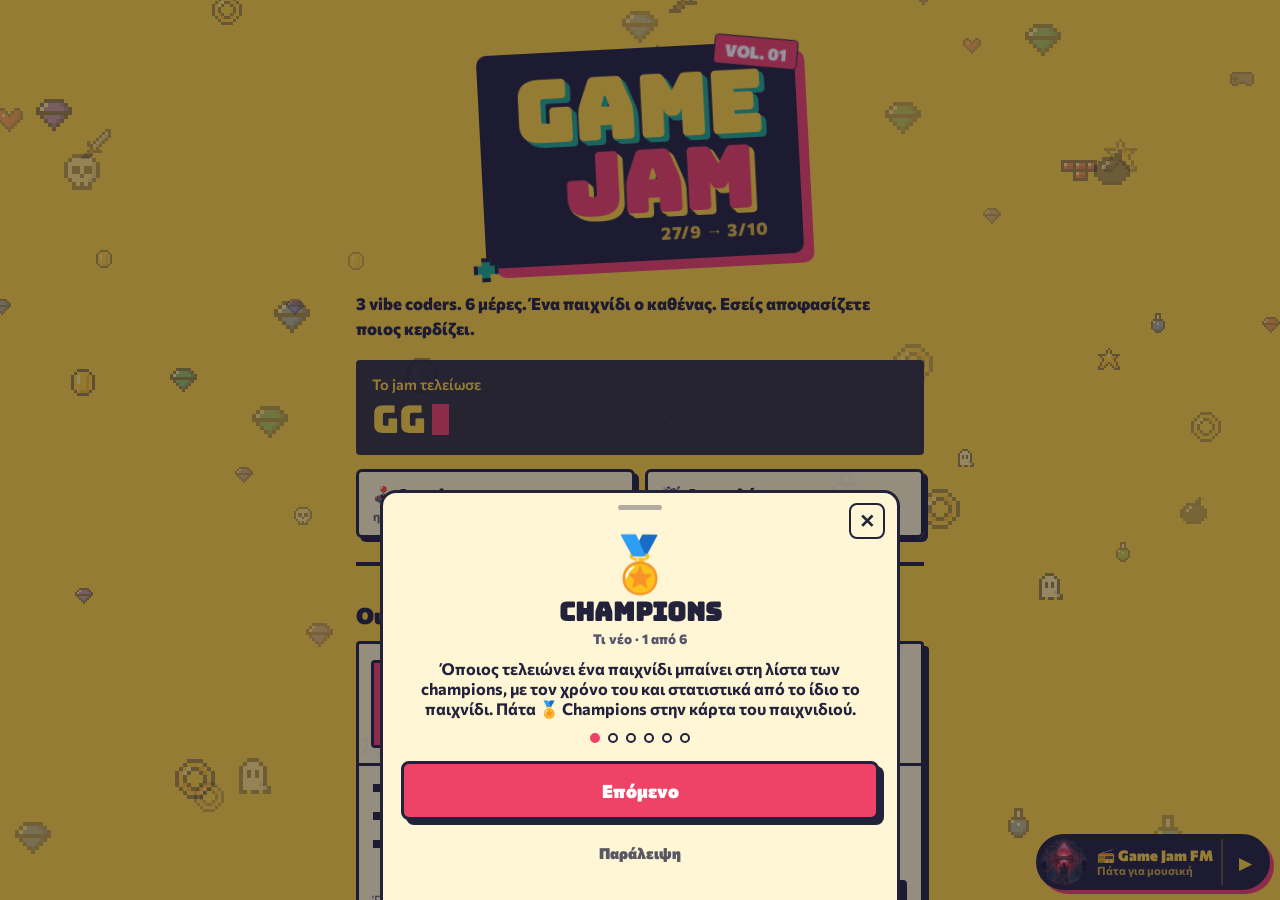
==== arcade/index.html @ 410e3699 "What's new: add Champions slide, bump tour to v17, build v22 Co-Authored-By: Claude Sonnet 5.5 <nore" ====
<!doctype html>
<html lang="el">
<head>
<meta charset="utf-8">
<script>if(window.top===window&&!/[?&]noshell/.test(location.search)){location.replace("/?p="+encodeURIComponent(location.pathname.replace(/^\/+/,""))+location.hash);}</script>
<meta name="viewport" content="width=device-width, initial-scale=1, viewport-fit=cover">
<title>Arcade · Game Jam</title>
<meta name="description" content="Η βιβλιοθήκη των παιχνιδιών του Κώστα, του Αμαρίλντο και του Φάνη.">
<meta name="theme-color" content="#FFD23F">
<link rel="icon" href="data:image/svg+xml,<svg xmlns=%22http://www.w3.org/2000/svg%22 viewBox=%220 0 100 100%22><text y=%22.9em%22 font-size=%2290%22>🕹️</text></svg>">
<link rel="preconnect" href="https://fonts.googleapis.com">
<link rel="preconnect" href="https://fonts.gstatic.com" crossorigin>
<link href="https://fonts.googleapis.com/css2?family=Bungee&family=Commissioner:wght@400;600;800;900&display=swap" rel="stylesheet">
<link rel="stylesheet" href="../arcade.css?v22">
<link rel="stylesheet" href="../gj.css?v22">
</head>
<body data-root="../" data-page="arcade">
<main>
  <a class="back" href="../home.html">← Game Jam</a>
  <header><h1 class="atitle"><span>ARCADE</span></h1><p class="asub">Η βιβλιοθήκη των παιχνιδιών μας. Όλα όσα έχουμε φτιάξει, και ό,τι έρχεται.</p></header>
  <div id="app"></div>
  <footer>Game Jam Vol. 01 · <a href="../home.html">Πίσω στο site</a></footer>
</main>
<script src="../gj.js?v22"></script>
<script src="../arcade.js?v22"></script>
</body>
</html>
---- arcade.css ----
/* Arcade + developer profile pages */
:root{
  --bg:#FFD23F; --ink:#22223B; --paper:#FFF6D6; --red:#EE4266; --teal:#1FA88A; --indigo:#3D3A8C; --muted:#5a5670;
  --display:"Bungee","Arial Black",Impact,sans-serif;
  --body:"Commissioner","Segoe UI",Roboto,Helvetica,Arial,sans-serif;
  box-sizing:border-box; padding-top:env(safe-area-inset-top,0px); padding-bottom:env(safe-area-inset-bottom,0px);
}
@media (prefers-color-scheme:dark){ :root{ --bg:#1C1B33; --ink:#FFE9A3; --paper:#2A2848; --red:#FF6B88; --teal:#4FD6B4; --indigo:#8F8BFF; --muted:#b9b3d6; } }
*,*::before,*::after{box-sizing:inherit}
html{-webkit-text-size-adjust:100%}
body{margin:0;background:var(--bg);color:var(--ink);font-family:var(--body);font-size:16px;line-height:1.45;min-height:100vh}
body::before{content:"";position:fixed;inset:0;z-index:0;pointer-events:none;background:
  radial-gradient(circle at 15% 10%,color-mix(in srgb,var(--red) 12%,transparent) 0 120px,transparent 121px),
  radial-gradient(circle at 90% 60%,color-mix(in srgb,var(--teal) 14%,transparent) 0 150px,transparent 151px)}
main{position:relative;z-index:1;max-width:640px;margin:0 auto;padding:20px 16px 56px}
a{color:inherit} :focus-visible{outline:3px solid var(--red);outline-offset:3px}
p,li{text-wrap:pretty} h1,h2,h3{text-wrap:balance}
.back{display:inline-block;font-weight:900;text-decoration:none;margin-bottom:14px;padding:6px 0}
.back:hover{text-decoration:underline}
.atitle{font-family:var(--display);font-size:clamp(2.8rem,15vw,4.8rem);line-height:.9;margin:6px 0 0;color:var(--ink)}
.atitle span{display:inline-block;transform:rotate(-2deg);background:var(--ink);color:var(--bg);padding:.12em .28em .06em;border-radius:.1em;box-shadow:.08em .08em 0 var(--red)}
.asub{font-weight:800;margin:16px 0 0;font-size:1.05rem}
h2{font-weight:900;font-size:1.4rem;margin:34px 0 12px;line-height:1.2}
.glass{background:color-mix(in srgb,var(--paper) 90%,transparent);border:3px solid var(--ink);border-radius:6px;box-shadow:5px 5px 0 var(--ink)}

/* filters */
.chips{display:flex;gap:8px;flex-wrap:wrap;margin:18px 0 4px}
.chip{display:inline-flex;align-items:center;gap:8px;font:inherit;font-weight:900;font-size:.92rem;padding:6px 12px 6px 6px;border:3px solid var(--ink);border-radius:999px;background:color-mix(in srgb,var(--paper) 90%,transparent);color:var(--ink);cursor:pointer;box-shadow:3px 3px 0 var(--ink)}
.chip.all{padding-left:12px}
.chip img{width:26px;height:26px;border-radius:50%;object-fit:cover;background:#000;border:2px solid var(--ink)}
.chip[aria-pressed="true"]{background:var(--red);color:#fff}
.chip:active{transform:translate(2px,2px);box-shadow:1px 1px 0 var(--ink)}

/* game cards */
.grid{display:grid;gap:18px;margin-top:16px}
.gc{overflow:hidden}
.gc .th{aspect-ratio:16/9;background:linear-gradient(135deg,var(--indigo),var(--ink));display:grid;place-items:center;border-bottom:3px solid var(--ink);color:var(--bg);font-family:var(--display);font-size:2.2rem}
.gc .th img{width:100%;height:100%;object-fit:cover;display:block}
.gc .bd{padding:12px 14px 14px}
.gc h3{margin:0;font-family:var(--display);font-size:clamp(1.15rem,5.6vw,1.5rem);line-height:1.05;overflow-wrap:anywhere}
.by{margin:4px 0 0;font-weight:800;font-size:.9rem;color:var(--muted)} .by a{color:var(--ink)}
.tg{margin:8px 0 0;font-weight:600} .ds{margin:6px 0 0;font-size:.95rem}
.badges{display:flex;gap:6px;flex-wrap:wrap;margin-top:10px}
.bdg{font-weight:900;font-size:.72rem;padding:3px 9px;border:2px solid var(--ink);border-radius:999px;background:var(--paper);letter-spacing:.02em}
.bdg.live{background:var(--teal);color:#fff} .bdg.demo{background:var(--indigo);color:#fff} .bdg.wip{background:var(--bg)} .bdg.soon{background:var(--paper);border-style:dashed} .bdg.archived{opacity:.7}
.acts{display:flex;gap:8px;flex-wrap:wrap;margin-top:12px}
.btn{display:inline-block;font:inherit;font-weight:900;font-size:.98rem;text-decoration:none;text-align:center;padding:10px 16px;border:3px solid var(--ink);border-radius:6px;background:var(--ink);color:var(--bg);box-shadow:3px 3px 0 var(--red);cursor:pointer}
.btn.alt{background:var(--paper);color:var(--ink);box-shadow:3px 3px 0 var(--ink)} .btn.red{background:var(--red);color:#fff;box-shadow:3px 3px 0 var(--ink)}
.btn:active{transform:translate(2px,2px);box-shadow:1px 1px 0 var(--ink)}
.gc.soon{border-style:dashed;box-shadow:none;background:transparent} .gc.soon .bd{text-align:center;padding:22px 14px;font-weight:800}

/* devs */
.devs{display:grid;grid-template-columns:repeat(auto-fit,minmax(130px,1fr));gap:12px}
.dv{display:flex;flex-direction:column;align-items:center;text-align:center;gap:6px;padding:12px 8px;text-decoration:none;font-weight:900}
.dv img,.pf .av{width:84px;height:84px;border:3px solid var(--ink);border-radius:8px;object-fit:cover;background:#000}
img.px{image-rendering:pixelated}
.dv small{font-weight:700;opacity:.7;font-size:.78rem}
.pf{padding:16px;display:grid;gap:14px}
.pf .top{display:flex;gap:14px;align-items:center}
.pf .av{width:112px;height:112px;flex:none;box-shadow:4px 4px 0 var(--ink)}
.pf h1{margin:0;font-family:var(--display);font-size:clamp(1.6rem,8vw,2.4rem);line-height:1}
.pf .tl{margin:6px 0 0;font-weight:800;color:var(--muted)}
.pf .fav{display:inline-block;margin-top:8px;font-weight:900;font-size:.85rem;padding:4px 10px;border-radius:999px;background:var(--red);color:#fff}
.pf .bio{margin:0;white-space:pre-wrap;overflow-wrap:anywhere}
.traits{list-style:none;margin:0;padding:0}
.traits li{position:relative;padding-left:18px;margin-bottom:6px}
.traits li::before{content:"";position:absolute;left:0;top:.5em;width:8px;height:8px;background:var(--ink)}
.links{display:flex;gap:8px;flex-wrap:wrap}
.edit-hint{font-weight:800;font-size:.85rem;color:var(--muted);margin:6px 0 0}
.empty{font-weight:700;color:var(--muted)}
footer{margin-top:40px;font-size:.88rem;color:var(--muted)}

/* editor (inside the shared bottom sheet) */
.gj-sheet .ed{display:grid;gap:4px;margin-top:6px}
.gj-sheet .ed .gj-lbl{margin:10px 0 4px}
.gj-sheet textarea.gj-in{min-height:84px;resize:vertical;font-weight:600}
.gj-sheet select.gj-in{appearance:auto}
.gj-sheet .row2{display:grid;grid-template-columns:1fr 2fr;gap:8px}
.gj-sheet .pv{display:block;margin-top:8px;max-width:100%;max-height:120px;border:3px solid #22223B;border-radius:8px;object-fit:cover}
.gj-sheet .dng{background:transparent;color:#B22A4A;box-shadow:none;border-color:#B22A4A;margin-top:10px}
@media (prefers-color-scheme:dark){ .gj-sheet .pv{border-color:#FFE9A3} .gj-sheet .dng{color:#FF6B88;border-color:#FF6B88} }

/* results */
.big{padding:22px 16px;text-align:center}
.clk-l{margin:0;font-weight:800}.clk{font-family:var(--display);font-size:clamp(2rem,10vw,3rem);margin-top:6px;font-variant-numeric:tabular-nums}
.pv-banner{padding:12px 14px;margin-top:16px;background:color-mix(in srgb,var(--teal) 25%,var(--paper));font-weight:700}
.note2{font-weight:700;font-size:.88rem;color:var(--muted);margin:10px 0 0}
.champ{margin-top:18px;padding:18px 16px 20px;text-align:center;position:relative;overflow:hidden}
.crown{font-size:2.6rem;line-height:1;animation:bob 2.2s ease-in-out infinite}
@keyframes bob{50%{transform:translateY(-6px) rotate(-4deg)}}
.cthumb{display:block;width:100%;max-width:340px;aspect-ratio:16/9;object-fit:cover;margin:12px auto 0;border:3px solid var(--ink);border-radius:8px;box-shadow:4px 4px 0 var(--ink);background:#000}
.clabel{margin:14px 0 0;font-weight:900;font-size:.8rem;letter-spacing:.12em;color:var(--red)}
.cname{margin:4px 0 0;font-family:var(--display);font-size:clamp(1.6rem,8vw,2.4rem);line-height:1;overflow-wrap:anywhere}
.cby{margin:6px 0 0;font-weight:800;color:var(--muted)}
.cavg{font-family:var(--display);font-size:clamp(2.6rem,14vw,4rem);margin-top:8px;color:var(--ink)}
.cmeta{margin:0;font-weight:700;font-size:.9rem}
.rank{display:grid;gap:12px}
.rk{display:grid;grid-template-columns:auto 72px 1fr auto;gap:10px;align-items:center;padding:10px}
.rk .mdl{font-size:1.7rem;line-height:1;min-width:34px;text-align:center}
.rth{width:72px;height:72px;border:3px solid var(--ink);border-radius:8px;object-fit:cover;background:#000}
.rk h3{margin:0;font-family:var(--display);font-size:1.05rem;line-height:1.05;overflow-wrap:anywhere}
.rk .by{font-size:.78rem;margin-top:2px}
.rav{font-family:var(--display);font-size:1.4rem}
.bars{display:flex;align-items:flex-end;gap:3px;height:34px;margin-top:6px}
.bar{flex:1;display:flex;flex-direction:column;align-items:center;justify-content:flex-end;height:100%}
.bar i{display:block;width:100%;min-height:2px;background:var(--red);border-radius:2px 2px 0 0}
.bar span{font-size:.55rem;font-weight:800;opacity:.7;line-height:1.1}
.awards2{display:grid;gap:12px;grid-template-columns:repeat(auto-fit,minmax(200px,1fr))}
.aw{padding:14px}.aw b{font-size:1.05rem}
.awn{font-family:var(--display);font-size:1.3rem;line-height:1.1;margin-top:8px;overflow-wrap:anywhere}
@media (max-width:420px){.rk{grid-template-columns:auto 56px 1fr auto}.rth{width:56px;height:56px}}
---- gj.css ----
/* Game Jam shared UI: vote sheet, install, play shell */
.gj-backdrop{position:fixed;inset:0;z-index:50;background:rgba(20,18,40,.45);opacity:0;transition:opacity .2s;pointer-events:none}
.gj-backdrop.on{opacity:1;pointer-events:auto}
.gj-sheet{position:fixed;left:50%;bottom:0;z-index:51;width:min(520px,100%);transform:translate(-50%,105%);transition:transform .28s cubic-bezier(.2,1.1,.4,1);
  background:#FFF6D6;color:#22223B;
  border:3px solid #22223B;border-bottom:0;border-radius:16px 16px 0 0;padding:18px 18px calc(18px + env(safe-area-inset-bottom,0px));
  font-family:"Commissioner","Segoe UI",Roboto,Helvetica,Arial,sans-serif;max-height:92vh;overflow:auto}
.gj-sheet.on{transform:translate(-50%,0)}
.gj-grab{width:44px;height:5px;border-radius:9px;background:#22223B;opacity:.35;margin:-6px auto 12px}
.gj-x{position:absolute;right:12px;top:10px;width:36px;height:36px;border:2px solid #22223B;border-radius:8px;background:transparent;color:#22223B;font-size:1.2rem;font-weight:900;cursor:pointer}
.gj-h{font-family:"Bungee","Arial Black",Impact,sans-serif;font-size:clamp(1.3rem,6.4vw,1.9rem);line-height:1.05;margin:0;overflow-wrap:anywhere}
.gj-h small{display:block;font-family:"Commissioner",sans-serif;font-weight:800;font-size:.85rem;color:#5a5670;margin-top:6px;letter-spacing:0}
.gj-lbl{display:block;font-weight:900;font-size:.95rem;margin:16px 0 8px}
.gj-in{width:100%;font:inherit;font-size:1.05rem;font-weight:700;padding:12px 14px;border:3px solid #22223B;border-radius:8px;background:#fff;color:#22223B}
.gj-scores{display:grid;grid-template-columns:repeat(5,1fr);gap:8px}
.gj-chip{font:inherit;font-family:"Bungee","Arial Black",sans-serif;font-size:1.25rem;padding:12px 0;border:3px solid #22223B;border-radius:8px;background:#fff;color:#22223B;cursor:pointer;box-shadow:3px 3px 0 #22223B;transition:transform .06s}
.gj-chip:active{transform:translate(2px,2px);box-shadow:1px 1px 0 #22223B}
.gj-chip[aria-pressed="true"]{background:#EE4266;color:#fff}
.gj-chips3{display:grid;grid-template-columns:repeat(3,1fr);gap:8px}
.gj-chips3 .gj-chip{font-family:"Commissioner","Segoe UI",sans-serif;font-weight:900;font-size:.88rem;line-height:1.1;padding:12px 4px;overflow-wrap:anywhere}
.gj-hint{font-size:.85rem;color:#5a5670;margin:8px 0 0;font-weight:600}
.gj-go{display:block;width:100%;margin-top:18px;font:inherit;font-weight:900;font-size:1.15rem;padding:15px;border:3px solid #22223B;border-radius:8px;background:#EE4266;color:#fff;box-shadow:5px 5px 0 #22223B;cursor:pointer}
.gj-go:disabled{background:#e9e1c2;color:#8a849e;box-shadow:none;cursor:default}
.gj-msg{margin:12px 0 0;font-weight:800;text-align:center}
.gj-msg.ok{color:#127A63}.gj-msg.err{color:#B22A4A}
.gj-done{text-align:center;padding:10px 0 4px}
.gj-done .big{font-family:"Bungee",sans-serif;font-size:3.2rem;line-height:1;color:#EE4266}
@media (prefers-color-scheme:dark){
  .gj-sheet{background:#2A2848;color:#FFE9A3;border-color:#FFE9A3}
  .gj-grab{background:#FFE9A3}.gj-x{border-color:#FFE9A3;color:#FFE9A3}
  .gj-h small,.gj-hint{color:#b9b3d6}
  .gj-in,.gj-chip{background:#1C1B33;color:#FFE9A3;border-color:#FFE9A3;box-shadow:3px 3px 0 #FFE9A3}
  .gj-chip[aria-pressed="true"]{background:#FF6B88;color:#1C1B33}
  .gj-go{border-color:#FFE9A3;box-shadow:5px 5px 0 #FFE9A3}
  .gj-go:disabled{background:#3a3760;color:#8f89b3}
  .gj-msg.ok{color:#4FD6B4}.gj-msg.err{color:#FF6B88}
}

.gj-test{position:fixed;z-index:60;left:calc(10px + env(safe-area-inset-left,0px));bottom:calc(10px + env(safe-area-inset-bottom,0px));font:900 .8rem "Commissioner",system-ui,sans-serif;background:#1FA88A;color:#fff;border:3px solid #22223B;border-radius:999px;padding:8px 12px;box-shadow:3px 3px 0 #22223B;cursor:pointer;opacity:.92}

/* comments */
.gj-clist{max-height:34vh;overflow:auto;margin:14px 0 4px;padding:2px;display:grid;gap:8px;align-content:start;overscroll-behavior:contain}
.gj-c{border:2px solid #22223B;border-radius:8px;background:#fff;padding:8px 10px}
.gj-c.me{background:#FFE9EE}
.gj-ch{display:flex;justify-content:space-between;gap:10px;font-size:.82rem;margin-bottom:2px}
.gj-ch b{font-weight:900} .gj-ch span{color:#5a5670;font-weight:700;white-space:nowrap}
.gj-cb{font-weight:600;font-size:.98rem;white-space:pre-wrap;overflow-wrap:anywhere}
.gj-ta{resize:none;margin-top:8px;min-height:64px}
.gj-link{background:none;border:0;padding:0;font:inherit;font-weight:900;color:#EE4266;text-decoration:underline;cursor:pointer}
@media (prefers-color-scheme:dark){
  .gj-c{background:#1C1B33;border-color:#FFE9A3} .gj-c.me{background:#3a2740}
  .gj-ch span{color:#b9b3d6} .gj-link{color:#FF6B88}
}

.gj-vid{margin:14px 0 4px;border:3px solid #22223B;border-radius:10px;overflow:hidden;background:#000;aspect-ratio:16/9}
.gj-vid video,.gj-vid iframe{width:100%;height:100%;border:0;display:block;background:#000}
@media (prefers-color-scheme:dark){.gj-vid{border-color:#FFE9A3}}

.gj-ul{list-style:none;margin:6px 0 0;padding:0;display:grid;gap:6px}
.gj-ul li{border:2px solid #22223B;border-radius:8px;background:#fff;padding:7px 10px;font-weight:700}
@media (prefers-color-scheme:dark){.gj-ul li{background:#1C1B33;border-color:#FFE9A3}}

/* champions */
.ch-list{display:grid;gap:8px;margin:14px 0 4px;max-height:48vh;overflow:auto;overscroll-behavior:contain}
.ch-modes{display:flex;gap:6px;flex-wrap:wrap;margin-bottom:2px}
.ch-modes .gj-chip{font-size:.8rem;padding:6px 10px;box-shadow:2px 2px 0 #22223B}
.ch-row{display:grid;grid-template-columns:34px 1fr auto;gap:10px;align-items:center;border:2px solid #22223B;border-radius:10px;background:#fff;padding:8px 10px}
.ch-row.first{background:#FFF3C4;border-color:#EE4266}
.ch-pos{font-size:1.35rem;text-align:center;font-weight:900}
.ch-mid b{display:block;overflow-wrap:anywhere}
.ch-chips{display:flex;gap:5px;flex-wrap:wrap;margin-top:3px}
.ch-chip{font-weight:800;font-size:.72rem;padding:2px 7px;border:2px solid #22223B;border-radius:999px;background:#FFF6D6;color:#22223B}
.ch-chip.mode{background:#22223B;color:#FFD23F}
.ch-time{font-family:"Bungee","Arial Black",sans-serif;font-size:.95rem;white-space:nowrap}
@media (prefers-color-scheme:dark){.ch-row{background:#1C1B33;border-color:#FFE9A3}.ch-row.first{background:#3a2740;border-color:#FF6B88}.ch-chip{border-color:#FFE9A3;background:#2A2848;color:#FFE9A3}.ch-chip.mode{background:#FFE9A3;color:#1C1B33}}
.clr-ask{display:grid;gap:8px}
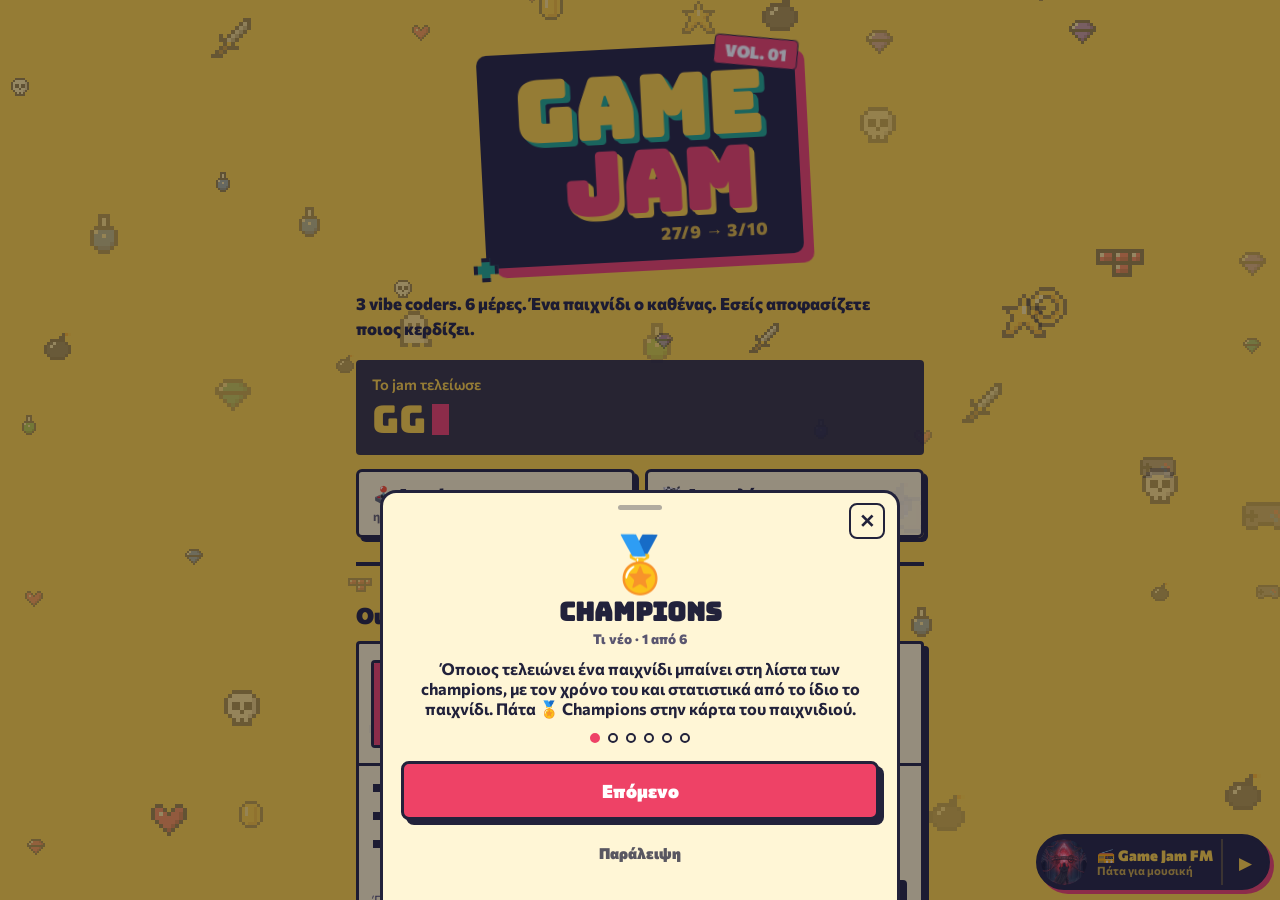
==== commit 8ae42b52: "Unremembered: update to jam build 20261004-0817 Co-Authored-By: Claude Sonnet 5.5 <noreply@anthropic" ====
--- a/arcade/index.html
+++ b/arcade/index.html
@@ -11,8 +11,8 @@
 <link rel="preconnect" href="https://fonts.googleapis.com">
 <link rel="preconnect" href="https://fonts.gstatic.com" crossorigin>
 <link href="https://fonts.googleapis.com/css2?family=Bungee&family=Commissioner:wght@400;600;800;900&display=swap" rel="stylesheet">
-<link rel="stylesheet" href="../arcade.css?v22">
-<link rel="stylesheet" href="../gj.css?v22">
+<link rel="stylesheet" href="../arcade.css?v23">
+<link rel="stylesheet" href="../gj.css?v23">
 </head>
 <body data-root="../" data-page="arcade">
 <main>
@@ -21,7 +21,7 @@
   <div id="app"></div>
   <footer>Game Jam Vol. 01 · <a href="../home.html">Πίσω στο site</a></footer>
 </main>
-<script src="../gj.js?v22"></script>
-<script src="../arcade.js?v22"></script>
+<script src="../gj.js?v23"></script>
+<script src="../arcade.js?v23"></script>
 </body>
 </html>
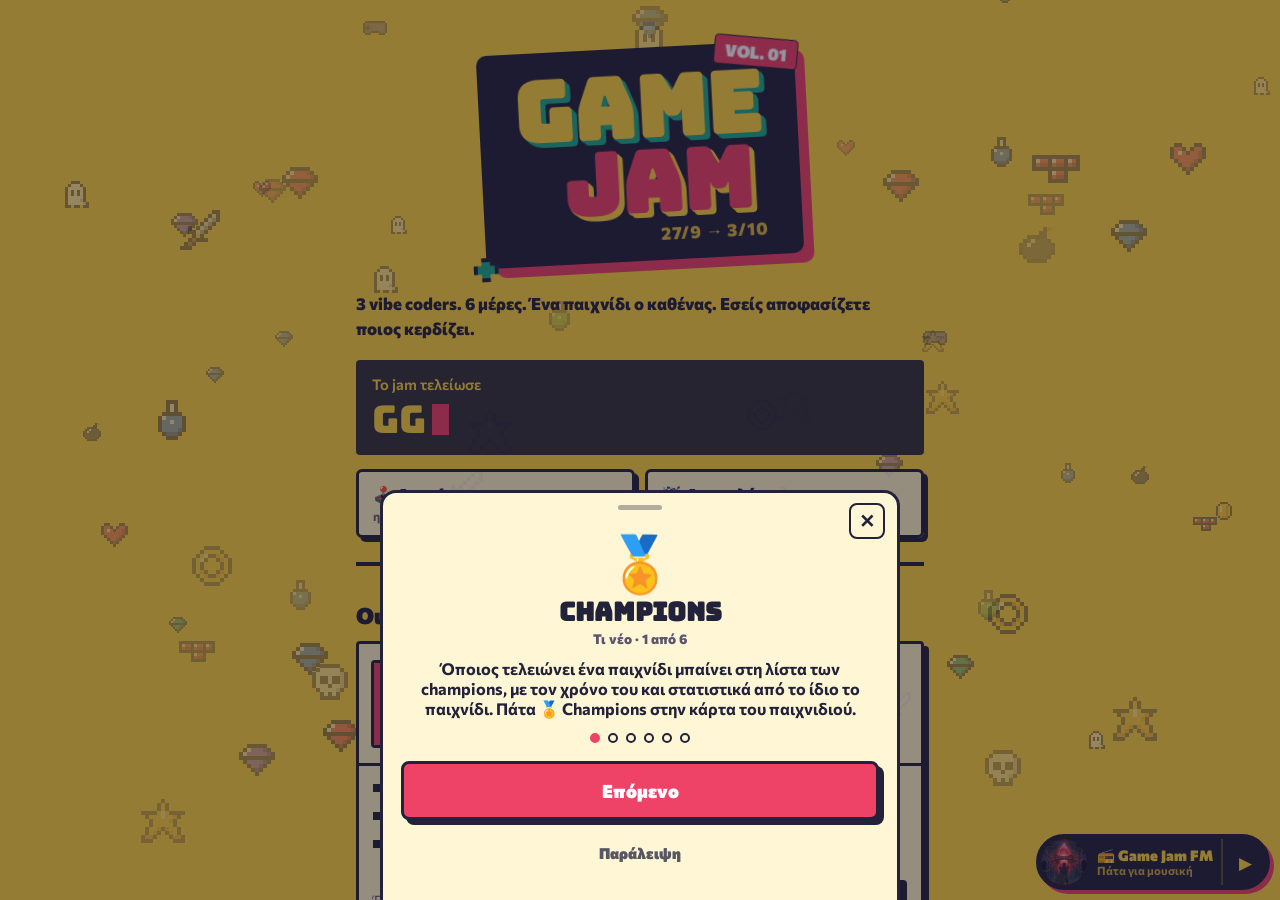
==== commit 3a7b5f33: "Unremembered: update to jam build 20261004-0847, build v24 Co-Authored-By: Claude Sonnet 5.5 <norepl" ====
--- a/arcade/index.html
+++ b/arcade/index.html
@@ -11,8 +11,8 @@
 <link rel="preconnect" href="https://fonts.googleapis.com">
 <link rel="preconnect" href="https://fonts.gstatic.com" crossorigin>
 <link href="https://fonts.googleapis.com/css2?family=Bungee&family=Commissioner:wght@400;600;800;900&display=swap" rel="stylesheet">
-<link rel="stylesheet" href="../arcade.css?v23">
-<link rel="stylesheet" href="../gj.css?v23">
+<link rel="stylesheet" href="../arcade.css?v24">
+<link rel="stylesheet" href="../gj.css?v24">
 </head>
 <body data-root="../" data-page="arcade">
 <main>
@@ -21,7 +21,7 @@
   <div id="app"></div>
   <footer>Game Jam Vol. 01 · <a href="../home.html">Πίσω στο site</a></footer>
 </main>
-<script src="../gj.js?v23"></script>
-<script src="../arcade.js?v23"></script>
+<script src="../gj.js?v24"></script>
+<script src="../arcade.js?v24"></script>
 </body>
 </html>
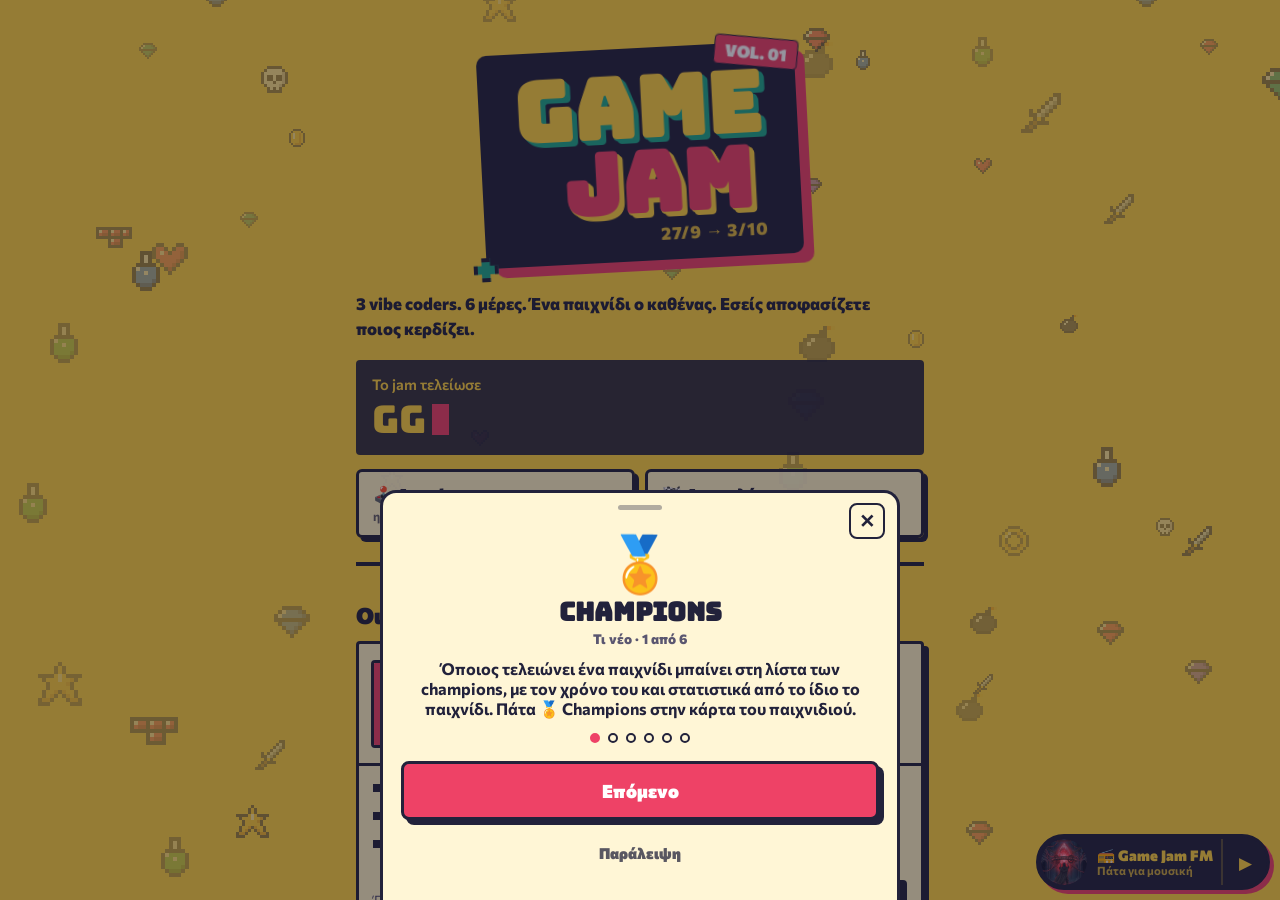
==== commit 2c78541f: "Results: Biggest fan + special awards (divisive, most played, most talked about, sound, hardest, spe" ====
--- a/arcade/index.html
+++ b/arcade/index.html
@@ -11,8 +11,8 @@
 <link rel="preconnect" href="https://fonts.googleapis.com">
 <link rel="preconnect" href="https://fonts.gstatic.com" crossorigin>
 <link href="https://fonts.googleapis.com/css2?family=Bungee&family=Commissioner:wght@400;600;800;900&display=swap" rel="stylesheet">
-<link rel="stylesheet" href="../arcade.css?v24">
-<link rel="stylesheet" href="../gj.css?v24">
+<link rel="stylesheet" href="../arcade.css?v25">
+<link rel="stylesheet" href="../gj.css?v25">
 </head>
 <body data-root="../" data-page="arcade">
 <main>
@@ -21,7 +21,7 @@
   <div id="app"></div>
   <footer>Game Jam Vol. 01 · <a href="../home.html">Πίσω στο site</a></footer>
 </main>
-<script src="../gj.js?v24"></script>
-<script src="../arcade.js?v24"></script>
+<script src="../gj.js?v25"></script>
+<script src="../arcade.js?v25"></script>
 </body>
 </html>
--- a/arcade.css
+++ b/arcade.css
@@ -105,7 +105,7 @@
 .bar{flex:1;display:flex;flex-direction:column;align-items:center;justify-content:flex-end;height:100%}
 .bar i{display:block;width:100%;min-height:2px;background:var(--red);border-radius:2px 2px 0 0}
 .bar span{font-size:.55rem;font-weight:800;opacity:.7;line-height:1.1}
-.awards2{display:grid;gap:12px;grid-template-columns:repeat(auto-fit,minmax(200px,1fr))}
-.aw{padding:14px}.aw b{font-size:1.05rem}
-.awn{font-family:var(--display);font-size:1.3rem;line-height:1.1;margin-top:8px;overflow-wrap:anywhere}
+.awards2{display:grid;gap:12px;grid-template-columns:repeat(auto-fit,minmax(160px,1fr))}
+.aw{padding:14px;min-width:0}.aw b{font-size:1.05rem}.aw .by{font-size:.82rem}.aw.wide{grid-column:1/-1;text-align:center;background:color-mix(in srgb,var(--red) 18%,var(--paper))}
+.awn{font-family:var(--display);font-size:clamp(1.05rem,4.6vw,1.3rem);line-height:1.1;margin-top:8px;overflow-wrap:anywhere}
 @media (max-width:420px){.rk{grid-template-columns:auto 56px 1fr auto}.rth{width:56px;height:56px}}
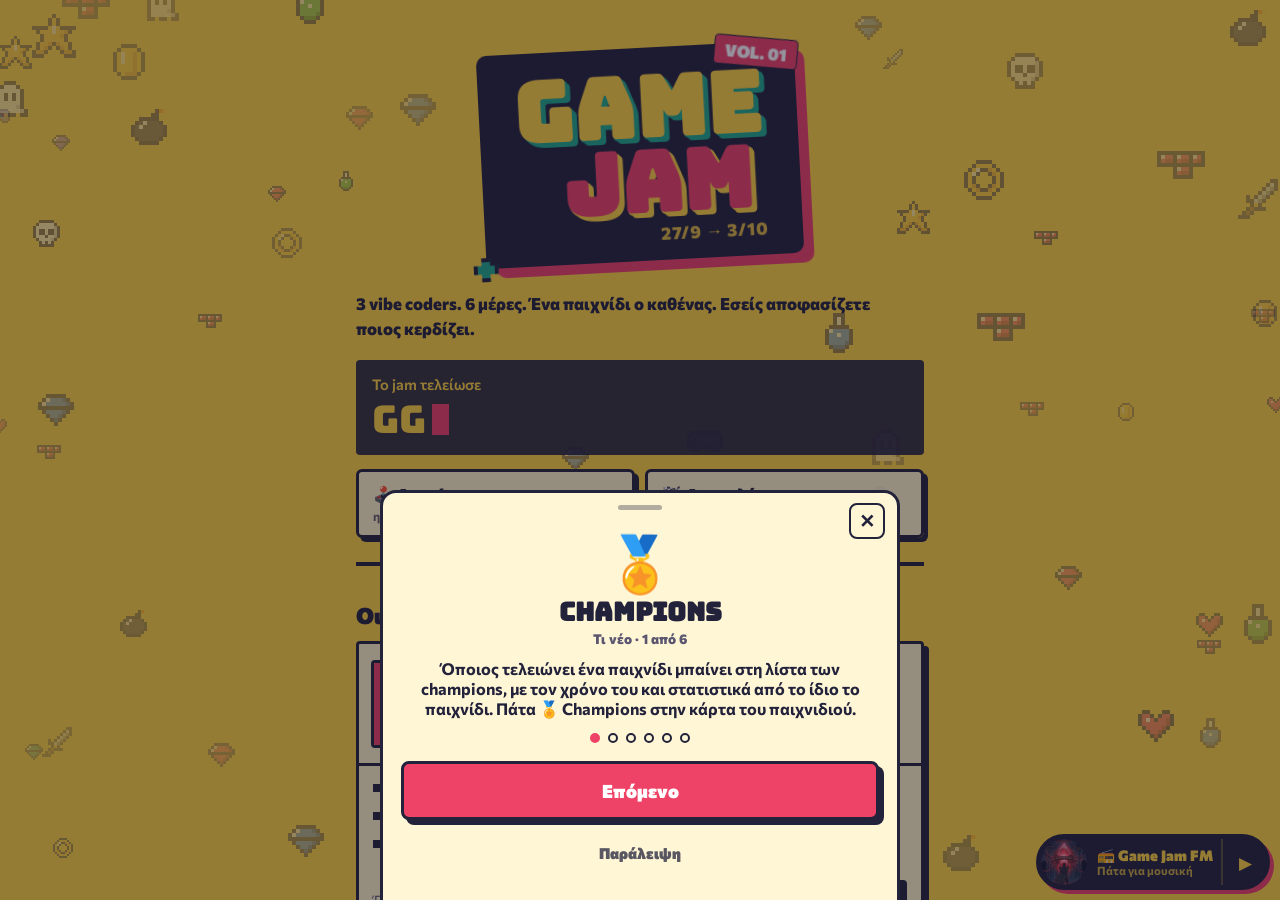
==== commit 702f8de7: "Results: harshest and most generous judge awards Co-Authored-By: Claude Opus 5.5 <noreply@anthropic." ====
--- a/arcade/index.html
+++ b/arcade/index.html
@@ -11,8 +11,8 @@
 <link rel="preconnect" href="https://fonts.googleapis.com">
 <link rel="preconnect" href="https://fonts.gstatic.com" crossorigin>
 <link href="https://fonts.googleapis.com/css2?family=Bungee&family=Commissioner:wght@400;600;800;900&display=swap" rel="stylesheet">
-<link rel="stylesheet" href="../arcade.css?v25">
-<link rel="stylesheet" href="../gj.css?v25">
+<link rel="stylesheet" href="../arcade.css?v26">
+<link rel="stylesheet" href="../gj.css?v26">
 </head>
 <body data-root="../" data-page="arcade">
 <main>
@@ -21,7 +21,7 @@
   <div id="app"></div>
   <footer>Game Jam Vol. 01 · <a href="../home.html">Πίσω στο site</a></footer>
 </main>
-<script src="../gj.js?v25"></script>
-<script src="../arcade.js?v25"></script>
+<script src="../gj.js?v26"></script>
+<script src="../arcade.js?v26"></script>
 </body>
 </html>
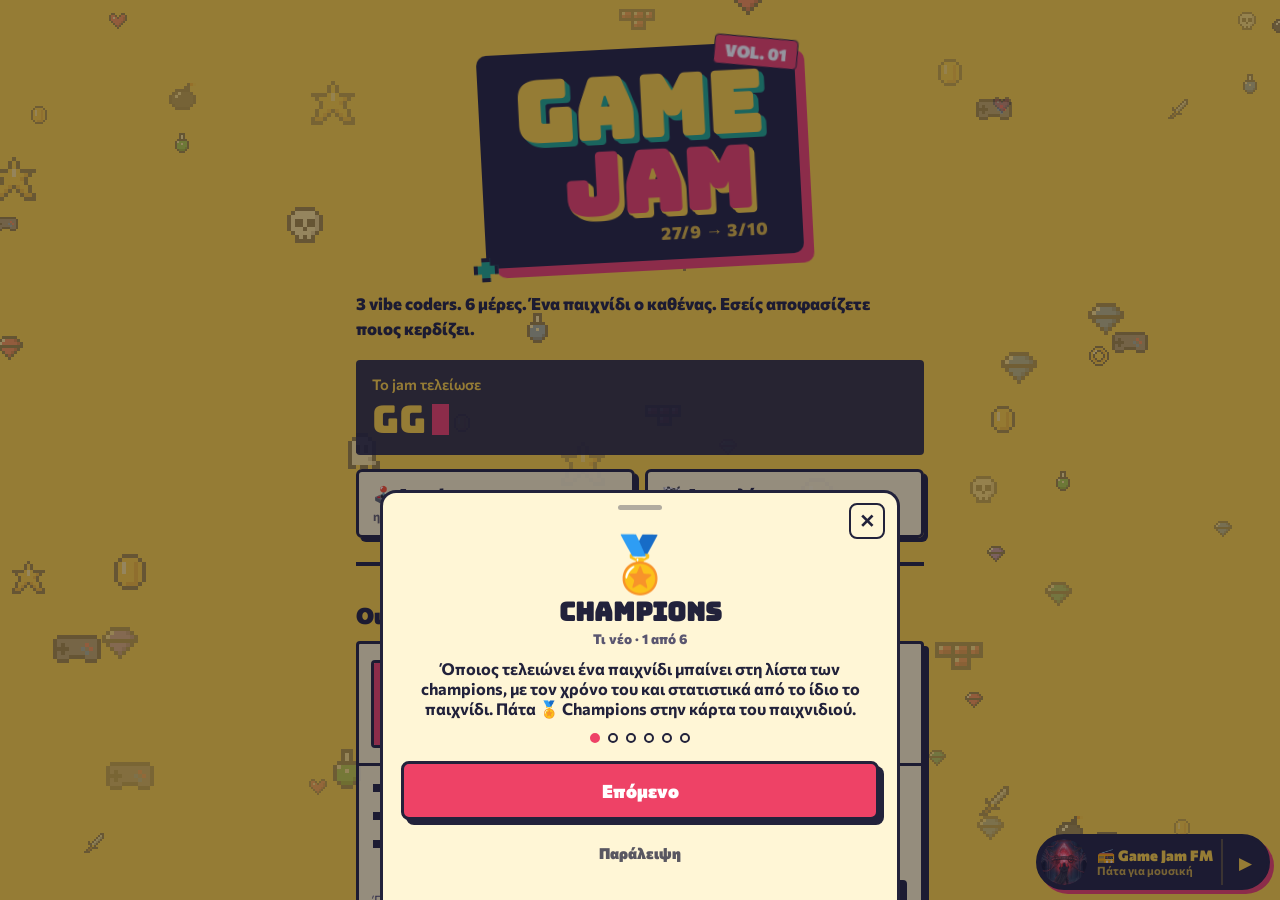
==== commit 4bb2eeba: "Results: awards ceremony (one award per slide, champion last, soft drumroll + applause), fit long na" ====
--- a/arcade/index.html
+++ b/arcade/index.html
@@ -11,8 +11,8 @@
 <link rel="preconnect" href="https://fonts.googleapis.com">
 <link rel="preconnect" href="https://fonts.gstatic.com" crossorigin>
 <link href="https://fonts.googleapis.com/css2?family=Bungee&family=Commissioner:wght@400;600;800;900&display=swap" rel="stylesheet">
-<link rel="stylesheet" href="../arcade.css?v26">
-<link rel="stylesheet" href="../gj.css?v26">
+<link rel="stylesheet" href="../arcade.css?v27">
+<link rel="stylesheet" href="../gj.css?v27">
 </head>
 <body data-root="../" data-page="arcade">
 <main>
@@ -21,7 +21,7 @@
   <div id="app"></div>
   <footer>Game Jam Vol. 01 · <a href="../home.html">Πίσω στο site</a></footer>
 </main>
-<script src="../gj.js?v26"></script>
-<script src="../arcade.js?v26"></script>
+<script src="../gj.js?v27"></script>
+<script src="../arcade.js?v27"></script>
 </body>
 </html>
--- a/arcade.css
+++ b/arcade.css
@@ -90,7 +90,7 @@
 @keyframes bob{50%{transform:translateY(-6px) rotate(-4deg)}}
 .cthumb{display:block;width:100%;max-width:340px;aspect-ratio:16/9;object-fit:cover;margin:12px auto 0;border:3px solid var(--ink);border-radius:8px;box-shadow:4px 4px 0 var(--ink);background:#000}
 .clabel{margin:14px 0 0;font-weight:900;font-size:.8rem;letter-spacing:.12em;color:var(--red)}
-.cname{margin:4px 0 0;font-family:var(--display);font-size:clamp(1.6rem,8vw,2.4rem);line-height:1;overflow-wrap:anywhere}
+.cname{margin:4px 0 0;font-family:var(--display);font-size:clamp(1.6rem,8vw,2.4rem);line-height:1;overflow-wrap:normal}
 .cby{margin:6px 0 0;font-weight:800;color:var(--muted)}
 .cavg{font-family:var(--display);font-size:clamp(2.6rem,14vw,4rem);margin-top:8px;color:var(--ink)}
 .cmeta{margin:0;font-weight:700;font-size:.9rem}
@@ -107,5 +107,45 @@
 .bar span{font-size:.55rem;font-weight:800;opacity:.7;line-height:1.1}
 .awards2{display:grid;gap:12px;grid-template-columns:repeat(auto-fit,minmax(160px,1fr))}
 .aw{padding:14px;min-width:0}.aw b{font-size:1.05rem}.aw .by{font-size:.82rem}.aw.wide{grid-column:1/-1;text-align:center;background:color-mix(in srgb,var(--red) 18%,var(--paper))}
-.awn{font-family:var(--display);font-size:clamp(1.05rem,4.6vw,1.3rem);line-height:1.1;margin-top:8px;overflow-wrap:anywhere}
+.awn{font-family:var(--display);font-size:clamp(1.05rem,4.6vw,1.3rem);line-height:1.1;margin-top:8px;overflow-wrap:normal}
 @media (max-width:420px){.rk{grid-template-columns:auto 56px 1fr auto}.rth{width:56px;height:56px}}
+
+/* ceremony (results presentation) */
+.cer-start{text-align:center}.cer-start .btn{margin-top:14px}
+.cer-skip{display:block;margin:14px auto 0;font:inherit;font-weight:800;color:var(--muted);background:none;border:0;text-decoration:underline;cursor:pointer;padding:8px}
+.cer-again{margin-top:16px}
+.cer-on,.cer-on body{overflow:hidden}
+.cer{position:fixed;inset:0;z-index:65;display:flex;flex-direction:column;background:radial-gradient(ellipse at 50% 30%,#3D3A8C 0,#1C1B33 60%,#100f22 100%);color:#FFE9A3;cursor:pointer;user-select:none;-webkit-user-select:none;padding:env(safe-area-inset-top,0px) 16px env(safe-area-inset-bottom,0px);outline:0}
+.cer-top{display:flex;align-items:center;gap:8px;padding:12px 0 0}
+.cer-prog{flex:1;font-weight:900;font-size:.8rem;letter-spacing:.1em;opacity:.6}
+.cer-btn{font:inherit;font-size:1.1rem;width:42px;height:42px;border-radius:50%;border:2px solid #FFE9A3;background:transparent;color:#FFE9A3;cursor:pointer}
+.cer-stage{flex:1;display:flex;flex-direction:column;align-items:center;justify-content:center;text-align:center;max-width:560px;width:100%;margin:0 auto;padding:12px 0;min-height:0;overflow:hidden}
+.cer-stage.in{animation:cerIn .4s ease-out}
+@keyframes cerIn{from{opacity:0;transform:translateY(14px)}to{opacity:1;transform:none}}
+.cer .cer-em,.cer-start .cer-em{font-size:3rem;line-height:1;margin:4px 0}
+.cer-kick{margin:0;font-weight:900;font-size:.78rem;letter-spacing:.16em;color:#FF6B88}
+.cer-t{margin:6px 0 0;font-family:var(--display);font-size:clamp(1.6rem,8vw,2.6rem);line-height:1.05;max-width:100%}
+.cer-start .cer-t{margin-top:4px}
+.cer-dsc{margin:8px 0 0;font-weight:700;opacity:.85}
+.cer-noms{display:flex;gap:10px;justify-content:center;margin-top:18px;width:100%}
+.cer-nom{margin:0;flex:1;max-width:160px;transition:opacity .4s,transform .4s,filter .4s}
+.cer-nom img{display:block;width:100%;aspect-ratio:16/9;object-fit:cover;border:3px solid #FFE9A3;border-radius:6px;background:#000}
+.cer-nom figcaption{font-weight:800;font-size:.78rem;margin-top:4px;line-height:1.15}
+.cer-nom.lose{opacity:.3;filter:grayscale(1)}
+.cer-nom.win{transform:scale(1.08)}.cer-nom.win img{border-color:#FF6B88;box-shadow:0 0 0 3px #FF6B88}
+.cer-noms.solo{margin:0 0 6px}.cer-noms.solo .cer-nom{max-width:200px}
+.cer-res{margin-top:18px;min-height:5.5em;width:100%}
+.cer-goes{margin:0;font-weight:800;font-style:italic;opacity:.8}
+.cer-goes.pulse{animation:cerP .5s ease-in-out infinite alternate}
+@keyframes cerP{to{opacity:.35}}
+.cer-res.on{animation:cerWin .45s cubic-bezier(.2,1.4,.4,1)}
+@keyframes cerWin{from{opacity:0;transform:scale(.85)}to{opacity:1;transform:none}}
+.cer-win{font-family:var(--display);font-size:clamp(1.7rem,9vw,2.8rem);line-height:1.05;color:#FFD23F;max-width:100%;overflow-wrap:normal}
+.cer-meta{margin:6px 0 0;font-weight:800}
+.champ .cer-win{font-size:clamp(2rem,11vw,3.4rem)}
+.cer-hint{margin:0;padding:8px 0 64px;text-align:center;font-weight:800;font-size:.85rem;opacity:.6;min-height:1.4em}
+.cer-rank{list-style:none;padding:0;margin:16px 0;width:100%;max-width:340px;display:grid;gap:8px}
+.cer-rank li{display:grid;grid-template-columns:2rem 1fr auto;gap:8px;align-items:center;font-weight:800;border:2px solid #FFE9A3;border-radius:6px;padding:8px 10px;text-align:left}
+.cer-rank b{font-family:var(--display);font-weight:400;font-size:.95rem}
+.cer .btn{cursor:pointer}
+@media (prefers-reduced-motion:reduce){.cer-stage.in,.cer-res.on,.cer-goes.pulse{animation:none}}
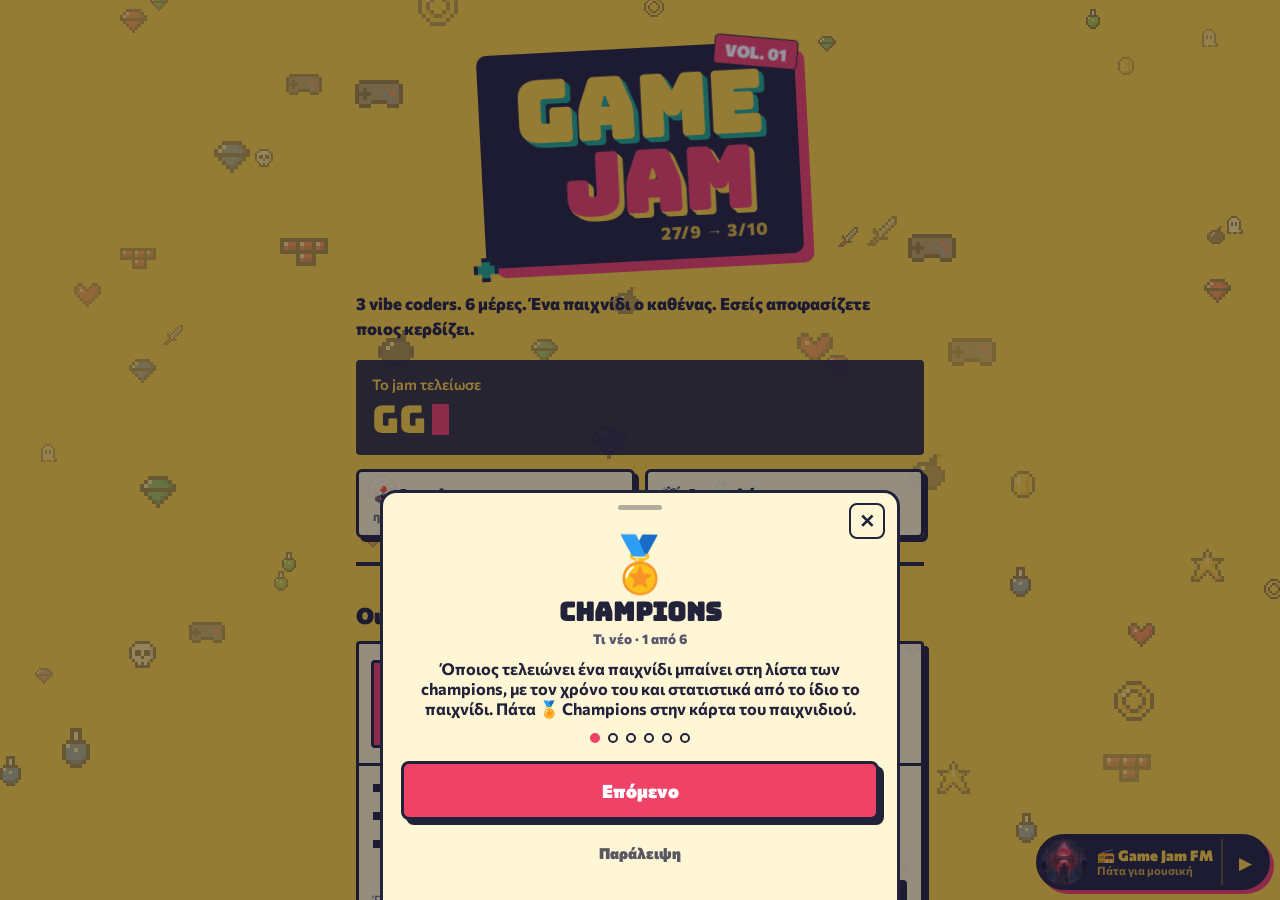
==== commit dba213bc: "Ceremony: auto-start + auto-advance, real drumroll/applause/music, champion centre stage, hater + fa" ====
--- a/arcade/index.html
+++ b/arcade/index.html
@@ -11,8 +11,8 @@
 <link rel="preconnect" href="https://fonts.googleapis.com">
 <link rel="preconnect" href="https://fonts.gstatic.com" crossorigin>
 <link href="https://fonts.googleapis.com/css2?family=Bungee&family=Commissioner:wght@400;600;800;900&display=swap" rel="stylesheet">
-<link rel="stylesheet" href="../arcade.css?v27">
-<link rel="stylesheet" href="../gj.css?v27">
+<link rel="stylesheet" href="../arcade.css?v28">
+<link rel="stylesheet" href="../gj.css?v28">
 </head>
 <body data-root="../" data-page="arcade">
 <main>
@@ -21,7 +21,7 @@
   <div id="app"></div>
   <footer>Game Jam Vol. 01 · <a href="../home.html">Πίσω στο site</a></footer>
 </main>
-<script src="../gj.js?v27"></script>
-<script src="../arcade.js?v27"></script>
+<script src="../gj.js?v28"></script>
+<script src="../arcade.js?v28"></script>
 </body>
 </html>
--- a/arcade.css
+++ b/arcade.css
@@ -143,9 +143,24 @@
 .cer-win{font-family:var(--display);font-size:clamp(1.7rem,9vw,2.8rem);line-height:1.05;color:#FFD23F;max-width:100%;overflow-wrap:normal}
 .cer-meta{margin:6px 0 0;font-weight:800}
 .champ .cer-win{font-size:clamp(2rem,11vw,3.4rem)}
-.cer-hint{margin:0;padding:8px 0 64px;text-align:center;font-weight:800;font-size:.85rem;opacity:.6;min-height:1.4em}
+.cer-hint{margin:0;padding:8px 0 calc(16px + env(safe-area-inset-bottom,0px));text-align:center;font-weight:800;font-size:.85rem;opacity:.6;min-height:1.4em}
 .cer-rank{list-style:none;padding:0;margin:16px 0;width:100%;max-width:340px;display:grid;gap:8px}
 .cer-rank li{display:grid;grid-template-columns:2rem 1fr auto;gap:8px;align-items:center;font-weight:800;border:2px solid #FFE9A3;border-radius:6px;padding:8px 10px;text-align:left}
 .cer-rank b{font-family:var(--display);font-weight:400;font-size:.95rem}
 .cer .btn{cursor:pointer}
 @media (prefers-reduced-motion:reduce){.cer-stage.in,.cer-res.on,.cer-goes.pulse{animation:none}}
+.cer{height:100dvh}
+.cer-bar{position:absolute;left:0;right:0;top:0;height:4px;background:rgba(255,233,163,.15)}.cer-bar i{display:block;height:100%;width:0;background:#FF6B88;transition:width .5s}
+.cer-lock{width:auto;border-radius:999px;padding:0 12px;font-size:.85rem;font-weight:900;background:#FF6B88;border-color:#FF6B88;color:#fff}
+.cer-lock[hidden]{display:none}
+.cer-noms{display:grid;grid-template-columns:repeat(3,1fr);gap:8px}
+.cer-nom{max-width:none}
+@media (max-width:480px){ .cer .cer-em{font-size:2.4rem} .cer-dsc{font-size:.95rem} .cer-nom figcaption{font-size:.72rem} .cer-res{margin-top:12px} }
+/* champion: winner dead centre, big; the other two below with their scores */
+.crowned .cer-noms,.crowned .cer-dsc,.crowned .cer-goes{display:none}
+.crowned .cer-em{font-size:2rem}.crowned .cer-t{font-size:clamp(1.1rem,5vw,1.6rem)}
+.cer-big{margin:4px auto 10px;width:min(100%,560px)}
+.cer-big img{display:block;width:100%;aspect-ratio:16/9;object-fit:cover;border:4px solid #FFD23F;border-radius:10px;box-shadow:0 0 0 4px #FF6B88,0 0 40px rgba(255,210,63,.45);background:#000}
+.cer-rest{display:grid;grid-template-columns:1fr 1fr;gap:10px;margin:14px auto 0;width:min(100%,400px)}
+.cer-rest .cer-nom{opacity:.85}
+.cer-sc{display:block;font-family:var(--display);font-weight:400;font-size:1.1rem;margin-top:2px}
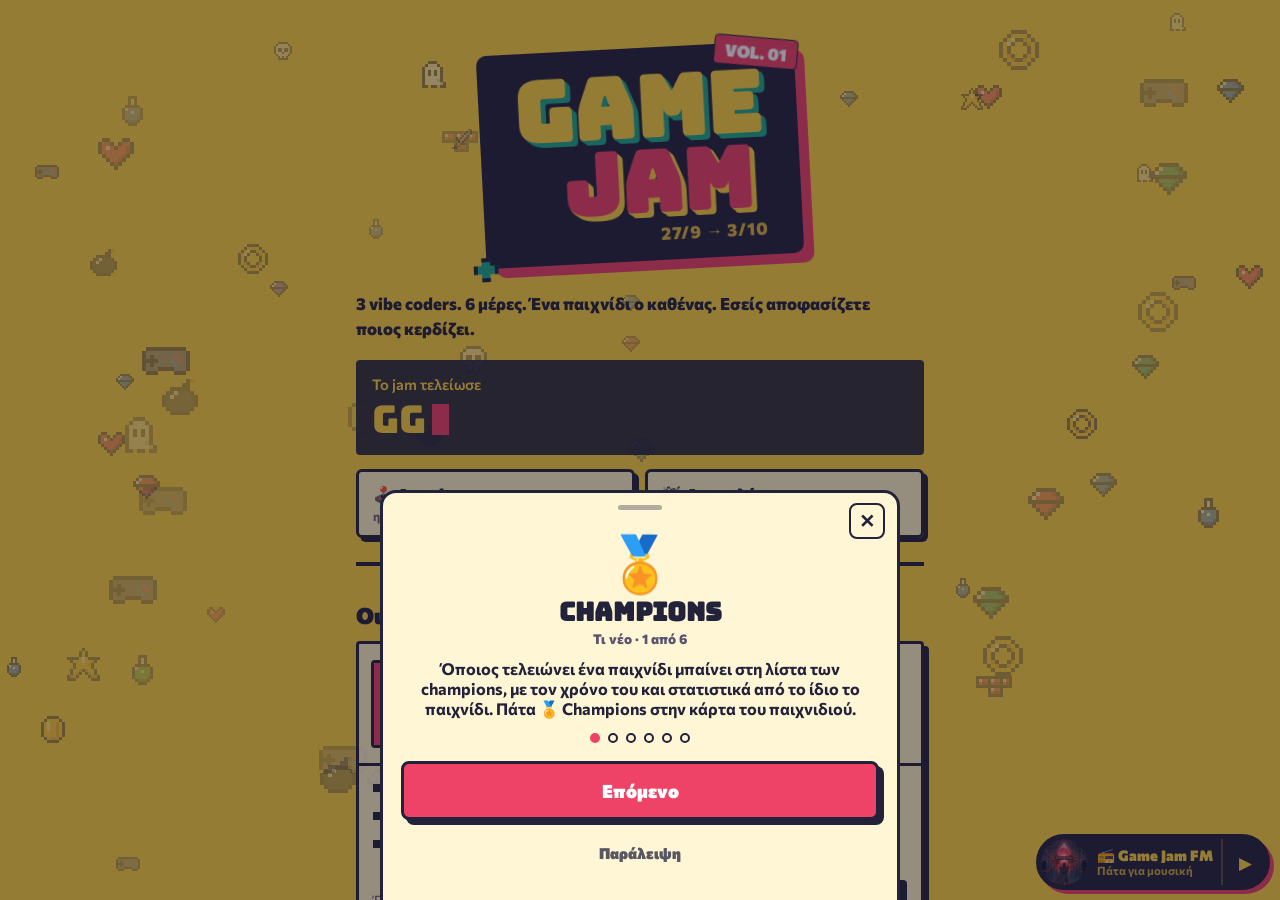
==== commit ad6d5bb0: "Post-jam site: champion banner, award winners, cups on game/profile/play, TBD next, no voting how-to" ====
--- a/arcade/index.html
+++ b/arcade/index.html
@@ -11,8 +11,8 @@
 <link rel="preconnect" href="https://fonts.googleapis.com">
 <link rel="preconnect" href="https://fonts.gstatic.com" crossorigin>
 <link href="https://fonts.googleapis.com/css2?family=Bungee&family=Commissioner:wght@400;600;800;900&display=swap" rel="stylesheet">
-<link rel="stylesheet" href="../arcade.css?v28">
-<link rel="stylesheet" href="../gj.css?v28">
+<link rel="stylesheet" href="../arcade.css?v29">
+<link rel="stylesheet" href="../gj.css?v29">
 </head>
 <body data-root="../" data-page="arcade">
 <main>
@@ -21,7 +21,7 @@
   <div id="app"></div>
   <footer>Game Jam Vol. 01 · <a href="../home.html">Πίσω στο site</a></footer>
 </main>
-<script src="../gj.js?v28"></script>
-<script src="../arcade.js?v28"></script>
+<script src="../gj.js?v29"></script>
+<script src="../arcade.js?v29"></script>
 </body>
 </html>
--- a/arcade.css
+++ b/arcade.css
@@ -164,3 +164,13 @@
 .cer-rest{display:grid;grid-template-columns:1fr 1fr;gap:10px;margin:14px auto 0;width:min(100%,400px)}
 .cer-rest .cer-nom{opacity:.85}
 .cer-sc{display:block;font-family:var(--display);font-weight:400;font-size:1.1rem;margin-top:2px}
+
+/* champion cup */
+.gc.won{box-shadow:5px 5px 0 var(--red)}
+.bdg.cupb{background:var(--red);color:#fff;border-color:var(--red)}
+.pf.won{box-shadow:5px 5px 0 var(--red)}
+.cupban{display:flex;align-items:center;gap:12px;margin:-4px 0 14px;padding:10px 12px;background:var(--ink);color:var(--bg);border-radius:6px}
+.cupban .cupi{font-size:2.4rem;line-height:1;animation:bob 2.2s ease-in-out infinite}
+.cupban b{display:block;font-family:var(--display);font-weight:400;font-size:1rem;line-height:1.1}
+.cupban span{font-weight:800;font-size:.85rem;opacity:.85}
+@media (prefers-reduced-motion:reduce){.cupban .cupi{animation:none}}
